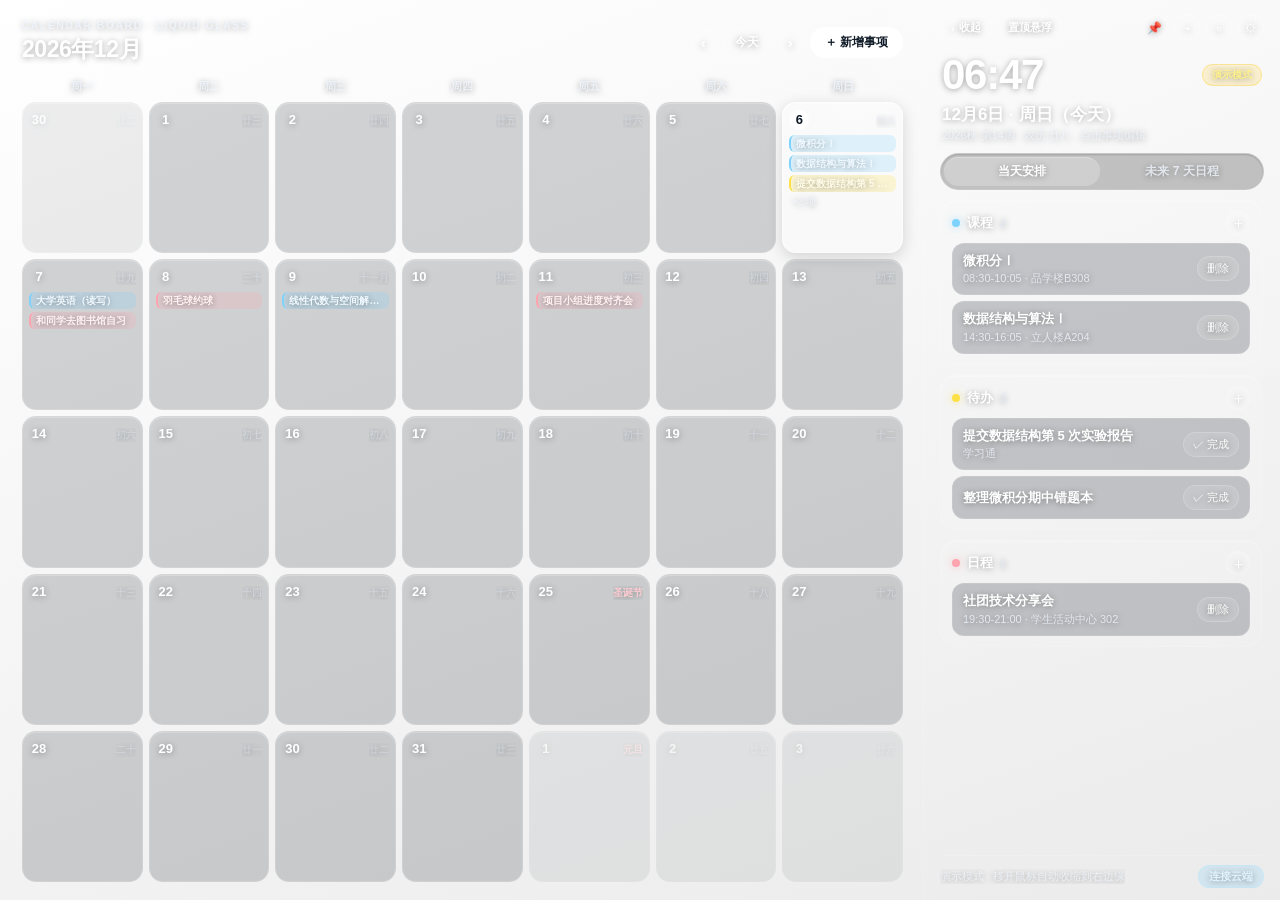
==== macos-widget/ui/widget.html @ bde599af "Initial CalendarBoard setup: Web, Android v1.6, macOS Liquid Glass widget, and CI workflows" ====
<!doctype html>
<html lang="zh-CN">
<head>
  <meta charset="utf-8">
  <meta name="viewport" content="width=device-width, initial-scale=1">
  <title>CalendarBoard</title>
  <link rel="stylesheet" href="widget.css">
</head>
<body>
  <!-- Ultra-slim edge handle when tucked to right screen edge -->
  <div id="peekStrip" class="peek-strip hidden" title="移入或点击滑出课表日历">
    <span class="peek-chevron">‹</span>
    <span class="peek-bar"></span>
  </div>

  <div id="shell" class="shell collapsed">
    <!-- Left panel: Full Monthly Calendar (visible when expanded) -->
    <section class="calendar-pane" aria-label="月历视图">
      <header class="cal-header">
        <div>
          <p class="eyebrow">CALENDAR BOARD · LIQUID GLASS</p>
          <h2 id="monthTitle">2026年11月</h2>
        </div>
        <div class="cal-actions">
          <button id="prevMonth" class="ghost-btn icon-only" type="button" title="上个月">‹</button>
          <button id="todayBtn" class="ghost-btn" type="button">今天</button>
          <button id="nextMonth" class="ghost-btn icon-only" type="button" title="下个月">›</button>
          <button id="quickAddTop" class="primary-btn" type="button">＋ 新增事项</button>
        </div>
      </header>

      <div class="weekdays" aria-hidden="true">
        <span>周一</span><span>周二</span><span>周三</span><span>周四</span><span>周五</span><span>周六</span><span>周日</span>
      </div>

      <div id="monthGrid" class="month-grid"></div>
    </section>

    <!-- Right panel: Today Sidebar -->
    <aside class="sidebar-pane" aria-label="今日侧栏">
      <div class="sidebar-toolbar">
        <div class="toolbar-left">
          <button id="expandToggle" class="pill-btn" type="button" title="展开/收起月历">
            <span id="expandIcon">‹</span>
            <span id="expandLabel">月历</span>
          </button>
          <button id="modeQuickToggle" class="pill-btn" type="button" title="快速切换：自动吸边隐藏 / 贴近桌面底层">自动隐藏</button>
        </div>
        <div class="toolbar-right">
          <button id="pinBtn" class="icon-btn" type="button" title="固定展开（不自动收起）">📌</button>
          <button id="peekNowBtn" class="icon-btn" type="button" title="立即收起到右边缘">⇥</button>
          <button id="syncBtn" class="icon-btn" type="button" title="立即同步">↻</button>
          <button id="settingsBtn" class="icon-btn" type="button" title="设置与云端账号">⚙</button>
        </div>
      </div>

      <div class="clock-block">
        <div class="clock-row">
          <div id="clockTime" class="clock-time">--:--</div>
          <span id="modeBadge" class="mode-badge demo">演示模式</span>
        </div>
        <div id="selectedTitle" class="selected-title">11月20日 · 周五</div>
        <div id="selectedSubtitle" class="selected-sub">点「＋」给这天添加事项</div>
      </div>

      <div class="view-tabs" role="tablist">
        <button id="tabDay" class="tab-btn active" type="button" role="tab">当天安排</button>
        <button id="tabWeek" class="tab-btn" type="button" role="tab">未来 7 天日程</button>
      </div>

      <div id="dayView" class="sidebar-scroll">
        <section class="cat-group" data-type="课程">
          <div class="cat-header">
            <div class="cat-title"><span class="cat-dot course"></span>课程<span id="countCourse" class="cat-count">0</span></div>
            <button class="add-mini" type="button" data-add-type="课程" title="添加课程">＋</button>
          </div>
          <div id="listCourse" class="cat-list"></div>
        </section>

        <section class="cat-group" data-type="待办">
          <div class="cat-header">
            <div class="cat-title"><span class="cat-dot todo"></span>待办<span id="countTodo" class="cat-count">0</span></div>
            <button class="add-mini" type="button" data-add-type="待办" title="添加待办">＋</button>
          </div>
          <div id="listTodo" class="cat-list"></div>
        </section>

        <section class="cat-group" data-type="日程">
          <div class="cat-header">
            <div class="cat-title"><span class="cat-dot schedule"></span>日程<span id="countSchedule" class="cat-count">0</span></div>
            <button class="add-mini" type="button" data-add-type="日程" title="添加日程">＋</button>
          </div>
          <div id="listSchedule" class="cat-list"></div>
        </section>
      </div>

      <div id="weekView" class="sidebar-scroll hidden"></div>

      <footer class="sidebar-footer">
        <span id="statusText" class="status-text">演示模式 · 移开鼠标自动收缩到右边缘</span>
        <button id="connectBannerBtn" class="link-btn" type="button">连接云端</button>
      </footer>
    </aside>
  </div>

  <!-- Add / Edit Entry Modal -->
  <div id="entryBackdrop" class="modal-backdrop hidden">
    <div class="modal-card" role="dialog" aria-modal="true">
      <div class="modal-head">
        <h3 id="entryModalTitle">新增事项</h3>
        <button id="closeEntryModal" class="icon-btn" type="button">✕</button>
      </div>
      <form id="entryForm" class="form-stack">
        <div class="form-row-2">
          <label>
            类别
            <select id="entryType">
              <option value="课程">课程</option>
              <option value="待办">待办</option>
              <option value="日程">日程</option>
            </select>
          </label>
          <label>
            日期
            <input id="entryDate" type="date" required>
          </label>
        </div>
        <label>
          内容
          <textarea id="entryTitle" rows="2" maxlength="1000" placeholder="例如：数据结构与算法 / 完成实验报告" required></textarea>
        </label>
        <div class="form-row-2">
          <label>
            开始时间
            <input id="entryStart" type="time">
          </label>
          <label>
            结束时间
            <input id="entryEnd" type="time">
          </label>
        </div>
        <label>
          场地 / 教室
          <input id="entryPlace" type="text" maxlength="200" placeholder="可留空，如 品学楼B308">
        </label>
        <div class="modal-actions">
          <button id="deleteEntryBtn" class="danger-btn hidden" type="button">删除</button>
          <div class="spacer"></div>
          <button id="cancelEntryBtn" class="ghost-btn" type="button">取消</button>
          <button class="primary-btn" type="submit">保存</button>
        </div>
      </form>
    </div>
  </div>

  <!-- Settings & Cloud Sync Modal -->
  <div id="settingsBackdrop" class="modal-backdrop hidden">
    <div class="modal-card" role="dialog" aria-modal="true">
      <div class="modal-head">
        <h3>设置与云端同步</h3>
        <button id="closeSettingsModal" class="icon-btn" type="button">✕</button>
      </div>

      <div class="settings-section">
        <div class="section-label">窗口显示与隐藏模式</div>
        <div class="segmented cols-4" id="dockModeSegmented">
          <button type="button" data-mode="autoHide">自动隐藏</button>
          <button type="button" data-mode="desktop">贴近桌面</button>
          <button type="button" data-mode="normal">普通窗口</button>
          <button type="button" data-mode="floating">置顶悬浮</button>
        </div>
        <label class="toggle-row" style="margin-top:10px;">
          <span>鼠标悬停自动滑出完整月历</span>
          <input id="hoverExpandToggle" type="checkbox" checked>
        </label>
        <div class="section-label" style="margin-top:10px;">Apple Liquid Glass 液态玻璃质感</div>
        <div class="segmented cols-2" id="glassStyleSegmented">
          <button type="button" data-glass="regular">标准液态玻璃（清晰易读）</button>
          <button type="button" data-glass="clear">极致通透玻璃</button>
        </div>
      </div>

      <div class="settings-section">
        <div class="section-label">Supabase 云端连接（与网页版 / 安卓同步）</div>
        <form id="cloudConfigForm" class="form-stack compact">
          <label>
            项目 URL
            <input id="cfgUrl" type="url" placeholder="https://xxxxx.supabase.co" autocomplete="off">
          </label>
          <label>
            Publishable Key（以 sb_publishable_ 开头）
            <input id="cfgKey" type="text" placeholder="sb_publishable_..." autocomplete="off">
          </label>
          <div class="form-row-2">
            <label>
              日历账号邮箱
              <input id="authEmail" type="email" placeholder="you@example.com">
            </label>
            <label>
              密码
              <input id="authPassword" type="password" placeholder="至少 6 位">
            </label>
          </div>
          <div id="settingsMsg" class="settings-msg"></div>
          <div class="modal-actions">
            <button id="useDemoBtn" class="ghost-btn" type="button">切换演示模式</button>
            <div class="spacer"></div>
            <button id="signupBtn" class="ghost-btn" type="button">注册</button>
            <button id="loginBtn" class="primary-btn" type="submit">保存并登录</button>
          </div>
          <div id="loggedInRow" class="logged-in-row hidden">
            <span id="loggedInUser">已登录云端账号</span>
            <button id="logoutBtn" class="danger-btn" type="button">退出登录</button>
          </div>
        </form>
      </div>
    </div>
  </div>

  <script src="widget.js"></script>
</body>
</html>
---- macos-widget/ui/widget.css ----
:root {
  --glass-surface: rgba(255, 255, 255, 0.08);
  --glass-surface-hover: rgba(255, 255, 255, 0.16);
  --glass-cell: rgba(14, 22, 34, 0.18);
  --glass-card: rgba(14, 22, 34, 0.22);
  --specular-top: inset 0 1px 0 rgba(255, 255, 255, 0.24);
  --border: rgba(255, 255, 255, 0.18);
  --border-soft: rgba(255, 255, 255, 0.12);
  --text: #ffffff;
  --muted: rgba(240, 246, 255, 0.80);
  --dim: rgba(226, 236, 248, 0.56);
  --text-shadow: 0 1px 6px rgba(0, 0, 0, 0.34);
  --course: #7dd3fc;
  --course-bg: rgba(125, 211, 252, 0.22);
  --todo: #fde047;
  --todo-bg: rgba(253, 224, 71, 0.22);
  --schedule: #fda4af;
  --schedule-bg: rgba(253, 164, 175, 0.22);
  --accent: rgba(255, 255, 255, 0.92);
  --accent-text: #111c29;
  --danger: #fecaca;
}

* {
  box-sizing: border-box;
  -webkit-user-select: none;
  user-select: none;
}

input, textarea, select {
  -webkit-user-select: text;
  user-select: text;
  font: inherit;
}

html, body {
  margin: 0;
  padding: 0;
  width: 100%;
  height: 100%;
  overflow: hidden;
  background: transparent;
  color: var(--text);
  font-family: -apple-system, BlinkMacSystemFont, "SF Pro Display", "PingFang SC", "Helvetica Neue", sans-serif;
  font-size: 13px;
  -webkit-font-smoothing: antialiased;
  text-shadow: var(--text-shadow);
}

.hidden {
  display: none !important;
}

/* Peek Strip (Edge Auto-Hide Handle) */
.peek-strip {
  width: 100%;
  height: 100%;
  display: flex;
  flex-direction: column;
  align-items: center;
  justify-content: center;
  gap: 8px;
  cursor: pointer;
  background: linear-gradient(180deg, rgba(255, 255, 255, 0.14), rgba(255, 255, 255, 0.04));
}

.peek-chevron {
  font-size: 13px;
  font-weight: 700;
  color: rgba(255, 255, 255, 0.9);
  line-height: 1;
}

.peek-bar {
  width: 4px;
  height: 52px;
  border-radius: 999px;
  background: linear-gradient(180deg, rgba(255, 255, 255, 0.85), rgba(186, 230, 253, 0.72));
  box-shadow: 0 0 10px rgba(255, 255, 255, 0.4);
}

/* Main Liquid Glass Shell */
.shell {
  display: flex;
  width: 100%;
  height: 100%;
  background:
    radial-gradient(ellipse at 85% 0%, rgba(255, 255, 255, 0.14), transparent 45%),
    linear-gradient(160deg, rgba(255, 255, 255, 0.06), rgba(0, 0, 0, 0.08));
}

.shell.collapsed .calendar-pane {
  display: none;
}

/* Left Calendar Pane */
.calendar-pane {
  flex: 1;
  min-width: 0;
  display: flex;
  flex-direction: column;
  padding: 20px 20px 18px 22px;
  border-right: 1px solid rgba(255, 255, 255, 0.16);
}

.cal-header {
  display: flex;
  align-items: center;
  justify-content: space-between;
  gap: 12px;
  margin-bottom: 14px;
}

.eyebrow {
  margin: 0 0 3px;
  font-size: 10px;
  letter-spacing: 0.18em;
  color: var(--muted);
  font-weight: 700;
}

.cal-header h2 {
  margin: 0;
  font-size: 23px;
  font-weight: 700;
  letter-spacing: -0.02em;
}

.cal-actions {
  display: flex;
  align-items: center;
  gap: 6px;
}

.weekdays {
  display: grid;
  grid-template-columns: repeat(7, minmax(0, 1fr));
  gap: 6px;
  margin-bottom: 8px;
  text-align: center;
  font-size: 11px;
  font-weight: 600;
  color: var(--muted);
}

.month-grid {
  flex: 1;
  min-height: 0;
  display: grid;
  grid-template-columns: repeat(7, minmax(0, 1fr));
  grid-auto-rows: 1fr;
  gap: 6px;
}

.day-cell {
  display: flex;
  flex-direction: column;
  align-items: stretch;
  padding: 7px 6px 6px;
  border-radius: 14px;
  border: 1px solid var(--border-soft);
  background: var(--glass-cell);
  box-shadow: var(--specular-top);
  color: var(--text);
  cursor: pointer;
  text-align: left;
  overflow: hidden;
  transition: background 0.15s ease, border-color 0.15s ease;
}

.day-cell:hover {
  background: rgba(255, 255, 255, 0.16);
  border-color: rgba(255, 255, 255, 0.3);
}

.day-cell.outside {
  opacity: 0.38;
}

.day-cell.selected {
  background: rgba(255, 255, 255, 0.24);
  border-color: rgba(255, 255, 255, 0.56);
  box-shadow: inset 0 1px 0 rgba(255, 255, 255, 0.42), 0 4px 16px rgba(0, 0, 0, 0.15);
}

.day-cell-top {
  display: flex;
  align-items: baseline;
  justify-content: space-between;
  gap: 4px;
  margin-bottom: 5px;
}

.day-num {
  font-size: 13px;
  font-weight: 700;
  line-height: 20px;
  min-width: 20px;
  text-align: center;
}

.day-cell.today .day-num {
  background: var(--accent);
  color: var(--accent-text);
  text-shadow: none;
  border-radius: 999px;
  padding: 0 5px;
}

.day-lunar {
  font-size: 10px;
  color: var(--dim);
  white-space: nowrap;
  overflow: hidden;
  text-overflow: ellipsis;
}

.day-lunar.holiday {
  color: #fecdd3;
  font-weight: 700;
}

.day-chips {
  display: flex;
  flex-direction: column;
  gap: 3px;
  overflow: hidden;
  flex: 1;
}

.day-chip {
  font-size: 10px;
  line-height: 1.3;
  padding: 2px 5px;
  border-radius: 6px;
  white-space: nowrap;
  overflow: hidden;
  text-overflow: ellipsis;
  font-weight: 600;
}

.day-chip.course {
  background: var(--course-bg);
  color: #f0f9ff;
  border-left: 2px solid var(--course);
}

.day-chip.todo {
  background: var(--todo-bg);
  color: #fefce8;
  border-left: 2px solid var(--todo);
}

.day-chip.schedule {
  background: var(--schedule-bg);
  color: #fff1f2;
  border-left: 2px solid var(--schedule);
}

.day-more {
  font-size: 10px;
  color: var(--muted);
  padding-left: 3px;
}

/* Right Sidebar Pane */
.sidebar-pane {
  width: 356px;
  flex-shrink: 0;
  display: flex;
  flex-direction: column;
  padding: 14px 16px 12px;
  min-height: 0;
}

.sidebar-toolbar {
  display: flex;
  align-items: center;
  justify-content: space-between;
  gap: 6px;
  margin-bottom: 10px;
}

.toolbar-left, .toolbar-right {
  display: flex;
  align-items: center;
  gap: 5px;
}

button {
  font: inherit;
  color: var(--text);
  cursor: pointer;
  text-shadow: inherit;
}

.pill-btn {
  display: inline-flex;
  align-items: center;
  gap: 4px;
  padding: 4px 10px;
  border-radius: 999px;
  border: 1px solid var(--border);
  background: var(--glass-surface);
  box-shadow: var(--specular-top);
  font-size: 11px;
  font-weight: 600;
  transition: background 0.15s ease;
}

.pill-btn:hover {
  background: var(--glass-surface-hover);
}

.icon-btn {
  width: 27px;
  height: 27px;
  border-radius: 999px;
  border: 1px solid var(--border);
  background: var(--glass-surface);
  box-shadow: var(--specular-top);
  display: inline-flex;
  align-items: center;
  justify-content: center;
  font-size: 12px;
  transition: background 0.15s ease, border-color 0.15s ease;
}

.icon-btn:hover {
  background: var(--glass-surface-hover);
}

.icon-btn.active {
  background: rgba(125, 211, 252, 0.34);
  border-color: rgba(186, 230, 253, 0.72);
}

.ghost-btn {
  padding: 6px 11px;
  border-radius: 999px;
  border: 1px solid var(--border);
  background: var(--glass-surface);
  box-shadow: var(--specular-top);
  font-size: 12px;
  font-weight: 600;
  transition: background 0.15s ease;
}

.ghost-btn.icon-only {
  padding: 5px 10px;
  font-size: 15px;
  line-height: 1;
}

.ghost-btn:hover {
  background: var(--glass-surface-hover);
}

.primary-btn {
  padding: 6px 14px;
  border-radius: 999px;
  border: 1px solid rgba(255, 255, 255, 0.5);
  background: var(--accent);
  color: var(--accent-text);
  text-shadow: none;
  font-size: 12px;
  font-weight: 700;
  transition: background 0.15s ease;
}

.primary-btn:hover {
  background: #ffffff;
}

.danger-btn {
  padding: 6px 12px;
  border-radius: 999px;
  border: 1px solid rgba(252, 165, 165, 0.45);
  background: rgba(239, 68, 68, 0.26);
  color: #fee2e2;
  font-size: 12px;
  font-weight: 600;
}

.danger-btn:hover {
  background: rgba(239, 68, 68, 0.42);
}

/* Clock Block */
.clock-block {
  padding: 2px 2px 10px;
}

.clock-row {
  display: flex;
  align-items: center;
  justify-content: space-between;
  gap: 8px;
}

.clock-time {
  font-size: 42px;
  font-weight: 700;
  line-height: 1.04;
  letter-spacing: -0.03em;
  font-variant-numeric: tabular-nums;
}

.mode-badge {
  font-size: 10px;
  font-weight: 700;
  padding: 3px 9px;
  border-radius: 999px;
  box-shadow: var(--specular-top);
}

.mode-badge.demo {
  background: rgba(252, 211, 77, 0.24);
  color: #fef08a;
  border: 1px solid rgba(252, 211, 77, 0.42);
}

.mode-badge.local {
  background: rgba(125, 211, 252, 0.24);
  color: #e0f2fe;
  border: 1px solid rgba(125, 211, 252, 0.44);
}

.mode-badge.cloud {
  background: rgba(52, 211, 153, 0.24);
  color: #a7f3d0;
  border: 1px solid rgba(110, 231, 183, 0.44);
}

.mode-badge.offline {
  background: rgba(248, 113, 113, 0.25);
  color: #fecaca;
  border: 1px solid rgba(252, 165, 165, 0.45);
}

.selected-title {
  margin-top: 6px;
  font-size: 17px;
  font-weight: 700;
}

.selected-sub {
  margin-top: 2px;
  font-size: 11px;
  color: var(--muted);
}

/* View Tabs */
.view-tabs {
  display: grid;
  grid-template-columns: 1fr 1fr;
  gap: 4px;
  padding: 3px;
  border-radius: 999px;
  background: rgba(0, 0, 0, 0.22);
  border: 1px solid var(--border-soft);
  box-shadow: inset 0 1px 2px rgba(0, 0, 0, 0.18);
  margin-bottom: 10px;
}

.tab-btn {
  padding: 6px 8px;
  border-radius: 999px;
  border: none;
  background: transparent;
  color: var(--muted);
  font-size: 12px;
  font-weight: 600;
  transition: background 0.15s ease, color 0.15s ease;
}

.tab-btn.active {
  background: rgba(255, 255, 255, 0.22);
  box-shadow: var(--specular-top);
  color: #fff;
}

/* Scrollable Sidebar Body */
.sidebar-scroll {
  flex: 1;
  min-height: 0;
  overflow-y: auto;
  padding-right: 2px;
}

.sidebar-scroll::-webkit-scrollbar {
  width: 5px;
}

.sidebar-scroll::-webkit-scrollbar-track {
  background: transparent;
}

.sidebar-scroll::-webkit-scrollbar-thumb {
  background: rgba(255, 255, 255, 0.24);
  border-radius: 999px;
}

.cat-group {
  background: var(--glass-surface);
  border: 1px solid var(--border-soft);
  box-shadow: var(--specular-top);
  border-radius: 16px;
  padding: 10px 11px;
  margin-bottom: 10px;
}

.cat-header {
  display: flex;
  align-items: center;
  justify-content: space-between;
  margin-bottom: 8px;
}

.cat-title {
  display: flex;
  align-items: center;
  gap: 7px;
  font-size: 13px;
  font-weight: 700;
}

.cat-dot {
  width: 8px;
  height: 8px;
  border-radius: 50%;
}

.cat-dot.course { background: var(--course); box-shadow: 0 0 8px rgba(125, 211, 252, 0.6); }
.cat-dot.todo { background: var(--todo); box-shadow: 0 0 8px rgba(253, 224, 71, 0.55); }
.cat-dot.schedule { background: var(--schedule); box-shadow: 0 0 8px rgba(253, 164, 175, 0.6); }

.cat-count {
  font-size: 11px;
  color: var(--dim);
  font-weight: 600;
}

.add-mini {
  width: 24px;
  height: 24px;
  border-radius: 999px;
  border: 1px solid var(--border);
  background: rgba(255, 255, 255, 0.1);
  box-shadow: var(--specular-top);
  display: inline-flex;
  align-items: center;
  justify-content: center;
  font-size: 15px;
  line-height: 1;
}

.add-mini:hover {
  background: rgba(255, 255, 255, 0.24);
}

.cat-list {
  display: flex;
  flex-direction: column;
  gap: 6px;
}

.empty-hint {
  font-size: 12px;
  color: var(--dim);
  padding: 2px 2px 4px;
}

.entry-card {
  display: flex;
  align-items: center;
  gap: 8px;
  padding: 8px 10px;
  border-radius: 12px;
  background: var(--glass-card);
  border: 1px solid rgba(255, 255, 255, 0.1);
  transition: background 0.15s ease, border-color 0.15s ease;
  cursor: pointer;
}

.entry-card:hover {
  background: rgba(255, 255, 255, 0.18);
  border-color: rgba(255, 255, 255, 0.28);
}

.entry-main {
  flex: 1;
  min-width: 0;
}

.entry-title {
  font-size: 13px;
  font-weight: 600;
  line-height: 1.35;
  word-break: break-word;
}

.entry-meta {
  margin-top: 2px;
  font-size: 11px;
  color: var(--muted);
  word-break: break-word;
}

.entry-done-btn {
  flex-shrink: 0;
  padding: 4px 9px;
  border-radius: 999px;
  border: 1px solid var(--border);
  background: rgba(255, 255, 255, 0.1);
  font-size: 11px;
  color: var(--text);
}

.entry-done-btn:hover {
  background: rgba(255, 255, 255, 0.24);
}

/* 7-Day View */
.week-day-block {
  background: var(--glass-surface);
  border: 1px solid var(--border-soft);
  box-shadow: var(--specular-top);
  border-radius: 15px;
  padding: 9px 11px;
  margin-bottom: 8px;
}

.week-day-head {
  display: flex;
  justify-content: space-between;
  align-items: center;
  margin-bottom: 6px;
  font-size: 12px;
  font-weight: 700;
  color: #bae6fd;
}

/* Footer */
.sidebar-footer {
  display: flex;
  align-items: center;
  justify-content: space-between;
  gap: 8px;
  padding-top: 9px;
  margin-top: 6px;
  border-top: 1px solid rgba(255, 255, 255, 0.14);
}

.status-text {
  font-size: 11px;
  color: var(--muted);
  overflow: hidden;
  text-overflow: ellipsis;
  white-space: nowrap;
}

.status-text.error {
  color: var(--danger);
}

.link-btn {
  flex-shrink: 0;
  border: 1px solid rgba(186, 230, 253, 0.42);
  background: rgba(125, 211, 252, 0.22);
  color: #e0f2fe;
  padding: 3px 10px;
  border-radius: 999px;
  font-size: 11px;
  font-weight: 700;
}

.link-btn:hover {
  background: rgba(125, 211, 252, 0.36);
}

/* Modal */
.modal-backdrop {
  position: fixed;
  inset: 0;
  background: rgba(6, 12, 20, 0.56);
  backdrop-filter: blur(14px);
  display: flex;
  align-items: center;
  justify-content: center;
  padding: 16px;
  z-index: 100;
}

.modal-card {
  width: min(460px, 100%);
  max-height: calc(100vh - 32px);
  overflow-y: auto;
  background: rgba(22, 32, 44, 0.88);
  border: 1px solid rgba(255, 255, 255, 0.26);
  box-shadow: var(--specular-top), 0 24px 64px rgba(0, 0, 0, 0.55);
  border-radius: 22px;
  padding: 18px;
}

.modal-head {
  display: flex;
  align-items: center;
  justify-content: space-between;
  margin-bottom: 14px;
}

.modal-head h3 {
  margin: 0;
  font-size: 16px;
}

.form-stack {
  display: flex;
  flex-direction: column;
  gap: 11px;
}

.form-stack.compact {
  gap: 9px;
}

.form-stack label {
  display: flex;
  flex-direction: column;
  gap: 5px;
  font-size: 12px;
  color: var(--muted);
}

.form-stack input,
.form-stack select,
.form-stack textarea {
  width: 100%;
  padding: 8px 11px;
  border-radius: 12px;
  border: 1px solid rgba(255, 255, 255, 0.22);
  background: rgba(10, 18, 28, 0.72);
  color: #fff;
  text-shadow: none;
  font-size: 13px;
  outline: none;
}

.form-stack input:focus,
.form-stack select:focus,
.form-stack textarea:focus {
  border-color: var(--course);
}

.form-row-2 {
  display: grid;
  grid-template-columns: 1fr 1fr;
  gap: 9px;
}

.modal-actions {
  display: flex;
  align-items: center;
  gap: 8px;
  margin-top: 6px;
}

.spacer {
  flex: 1;
}

.settings-section {
  background: rgba(255, 255, 255, 0.06);
  border: 1px solid rgba(255, 255, 255, 0.14);
  border-radius: 15px;
  padding: 12px;
  margin-bottom: 12px;
}

.section-label {
  font-size: 11px;
  font-weight: 700;
  color: var(--course);
  margin-bottom: 8px;
  letter-spacing: 0.04em;
}

.toggle-row {
  display: flex;
  align-items: center;
  justify-content: space-between;
  font-size: 12px;
  color: var(--text);
  cursor: pointer;
}

.segmented {
  display: grid;
  gap: 4px;
  padding: 3px;
  border-radius: 999px;
  background: rgba(0, 0, 0, 0.28);
  border: 1px solid rgba(255, 255, 255, 0.1);
}

.segmented.cols-4 { grid-template-columns: repeat(4, 1fr); }
.segmented.cols-2 { grid-template-columns: repeat(2, 1fr); }

.segmented button {
  padding: 6px 4px;
  border-radius: 999px;
  border: none;
  background: transparent;
  color: var(--muted);
  font-size: 11px;
  font-weight: 600;
}

.segmented button.active {
  background: rgba(255, 255, 255, 0.24);
  box-shadow: var(--specular-top);
  color: #fff;
}

.settings-msg {
  min-height: 16px;
  font-size: 11px;
  color: #fde68a;
}

.settings-msg.error { color: var(--danger); }
.settings-msg.ok { color: #6ee7b7; }

.logged-in-row {
  display: flex;
  align-items: center;
  justify-content: space-between;
  padding-top: 8px;
  border-top: 1px solid rgba(255, 255, 255, 0.12);
  font-size: 12px;
  color: #a7f3d0;
}
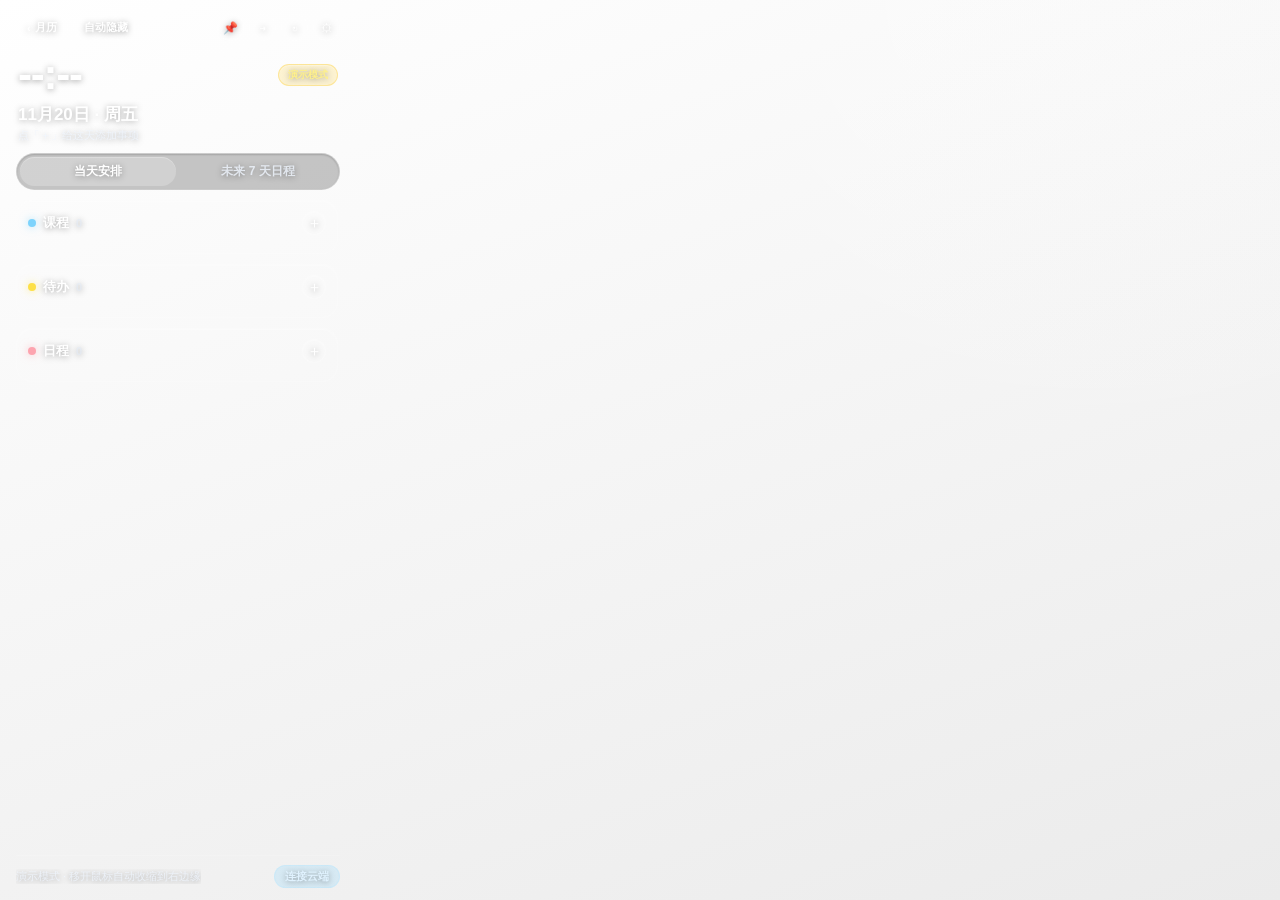
==== commit 17db8dfc: "P1.2/P1.4/P1.5/P1.8: Web 与 macOS 接入 CBCore、删除自动维护、新增学期设置与只读保护" ====
--- a/macos-widget/ui/widget.html
+++ b/macos-widget/ui/widget.html
@@ -181,6 +181,30 @@
       </div>
 
       <div class="settings-section">
+        <div class="section-label">学期设置</div>
+        <div class="form-row-2">
+          <label>
+            学期名称（1–12 个字）
+            <input id="termNameInput" type="text" maxlength="12" placeholder="例如：2026秋">
+          </label>
+          <label>
+            学期第一天
+            <input id="termStartInput" type="date">
+          </label>
+        </div>
+        <div class="form-row-2" style="margin-top:8px;">
+          <label>
+            学期周数（1–30）
+            <input id="termWeeksInput" type="number" min="1" max="30" value="20">
+          </label>
+          <div style="display:flex; align-items:flex-end; justify-content:flex-end;">
+            <button id="saveTermBtn" class="ghost-btn" type="button">保存学期设置</button>
+          </div>
+        </div>
+        <div id="termSettingsMsg" class="settings-msg"></div>
+      </div>
+
+      <div class="settings-section">
         <div class="section-label">Supabase 云端连接（与网页版 / 安卓同步）</div>
         <form id="cloudConfigForm" class="form-stack compact">
           <label>
@@ -217,6 +241,7 @@
     </div>
   </div>
 
+  <script src="core.js"></script>
   <script src="widget.js"></script>
 </body>
 </html>
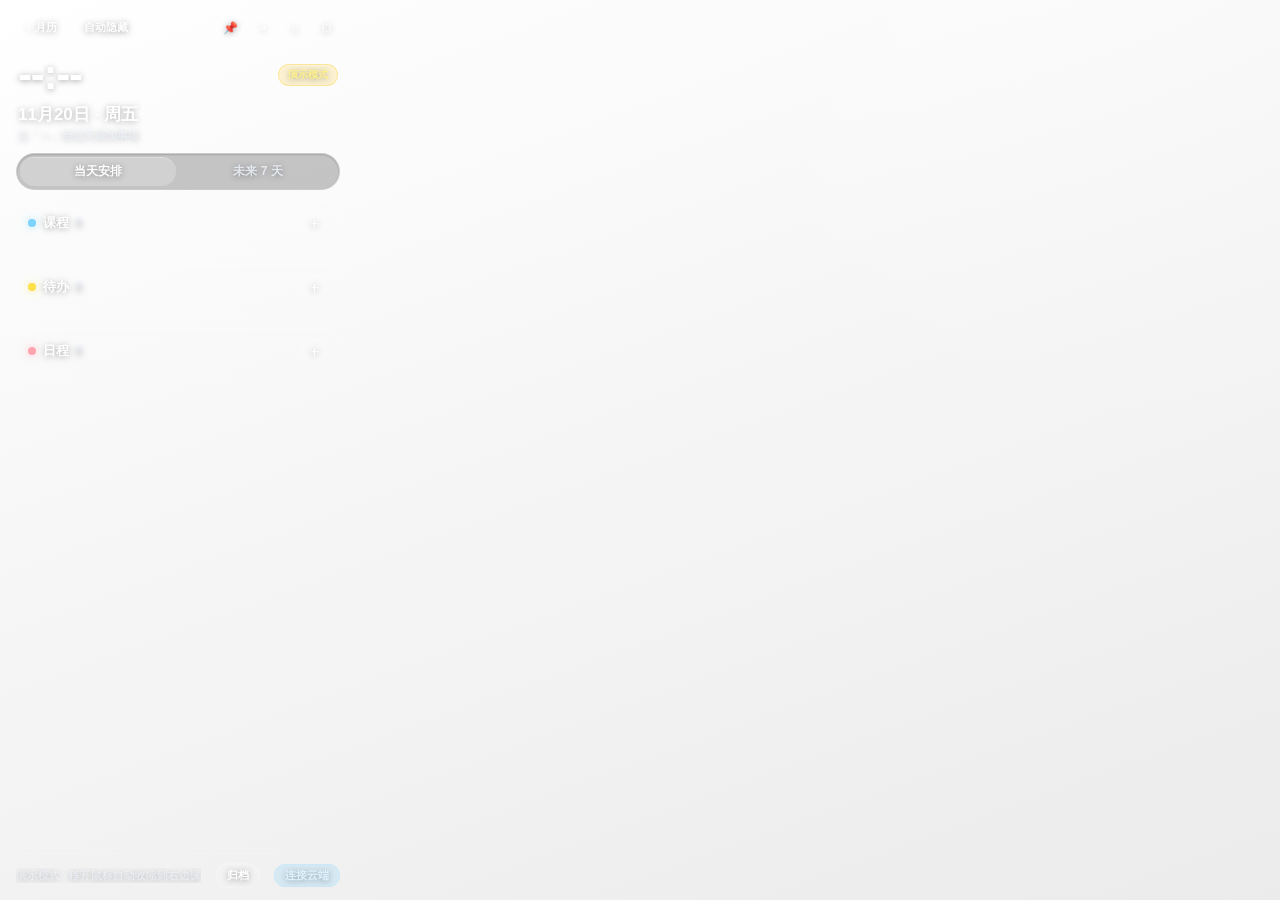
==== commit 1e3b0dea: "P2 (macOS): 实现待办完成5秒撤销、3秒两步删除确认、待处理分组、每日回顾、归档页与未来7天统一" ====
--- a/macos-widget/ui/widget.html
+++ b/macos-widget/ui/widget.html
@@ -65,10 +65,12 @@
 
       <div class="view-tabs" role="tablist">
         <button id="tabDay" class="tab-btn active" type="button" role="tab">当天安排</button>
-        <button id="tabWeek" class="tab-btn" type="button" role="tab">未来 7 天日程</button>
+        <button id="tabWeek" class="tab-btn" type="button" role="tab">未来 7 天</button>
       </div>
 
       <div id="dayView" class="sidebar-scroll">
+        <div id="reviewBanner" class="review-banner hidden"></div>
+
         <section class="cat-group" data-type="课程">
           <div class="cat-header">
             <div class="cat-title"><span class="cat-dot course"></span>课程<span id="countCourse" class="cat-count">0</span></div>
@@ -85,6 +87,14 @@
           <div id="listTodo" class="cat-list"></div>
         </section>
 
+        <section id="groupPending" class="cat-group hidden" data-type="待处理">
+          <div class="cat-header">
+            <div class="cat-title"><span class="cat-dot todo"></span>待处理<span id="countPending" class="cat-count">0</span></div>
+            <button id="openReviewBtn" class="pill-btn" type="button">去回顾</button>
+          </div>
+          <div id="listPending" class="cat-list"></div>
+        </section>
+
         <section class="cat-group" data-type="日程">
           <div class="cat-header">
             <div class="cat-title"><span class="cat-dot schedule"></span>日程<span id="countSchedule" class="cat-count">0</span></div>
@@ -95,9 +105,12 @@
       </div>
 
       <div id="weekView" class="sidebar-scroll hidden"></div>
+      <div id="reviewView" class="sidebar-scroll hidden"></div>
+      <div id="archiveView" class="sidebar-scroll hidden"></div>
 
       <footer class="sidebar-footer">
         <span id="statusText" class="status-text">演示模式 · 移开鼠标自动收缩到右边缘</span>
+        <button id="archiveToggleBtn" class="pill-btn" type="button">归档</button>
         <button id="connectBannerBtn" class="link-btn" type="button">连接云端</button>
       </footer>
     </aside>
--- a/macos-widget/ui/widget.css
+++ b/macos-widget/ui/widget.css
@@ -841,3 +841,139 @@
   font-size: 12px;
   color: #a7f3d0;
 }
+
+/* P2: completion, pending, review, archive */
+.entry-card.muted,
+.entry-card.recent-done {
+  opacity: 0.55;
+}
+
+.entry-card.recent-done .entry-title {
+  text-decoration: line-through;
+}
+
+.entry-actions {
+  display: flex;
+  align-items: center;
+  gap: 4px;
+  flex-shrink: 0;
+  flex-wrap: wrap;
+}
+
+.review-banner {
+  background: rgba(252, 211, 77, 0.18);
+  border: 1px solid rgba(252, 211, 77, 0.45);
+  border-radius: 14px;
+  padding: 9px 11px;
+  margin-bottom: 10px;
+  display: flex;
+  align-items: center;
+  justify-content: space-between;
+  cursor: pointer;
+  font-weight: 600;
+  font-size: 12px;
+}
+
+.subview-head,
+.subview-foot,
+.archive-filters {
+  display: flex;
+  align-items: center;
+  justify-content: space-between;
+  gap: 6px;
+  margin-bottom: 10px;
+  flex-wrap: wrap;
+}
+
+.state-tag {
+  font-size: 10px;
+  padding: 2px 6px;
+  border-radius: 999px;
+  background: rgba(255, 255, 255, 0.14);
+  color: var(--muted);
+}
+
+.course-summary-row {
+  font-size: 11.5px;
+  color: var(--course);
+  font-weight: 600;
+  padding: 4px 8px;
+  border-radius: 8px;
+  background: var(--course-bg);
+  margin-bottom: 6px;
+}
+
+.undo-inline-btn {
+  background: none;
+  border: none;
+  color: #7dd3fc;
+  text-decoration: underline;
+  padding: 0 4px;
+  font-size: 11px;
+  cursor: pointer;
+}
+
+.mini-date-input {
+  width: 24px;
+  height: 24px;
+  padding: 0;
+  opacity: 0.85;
+  border-radius: 6px;
+  border: 1px solid var(--border);
+  background: rgba(255,255,255,0.1);
+  color: #fff;
+  font-size: 10px;
+  cursor: pointer;
+}
+
+.subview-title {
+  font-size: 13px;
+  font-weight: 700;
+}
+
+.subview-head .subview-title,
+.subview-foot .subview-note {
+  margin-right: auto;
+}
+
+.archive-filter-btn.active {
+  background: rgba(255, 255, 255, 0.28);
+  border-color: rgba(255, 255, 255, 0.5);
+}
+
+.archive-group {
+  margin-bottom: 10px;
+}
+
+.archive-date {
+  font-size: 11px;
+  font-weight: 700;
+  color: var(--dim);
+  padding: 2px 3px 6px;
+}
+
+.archive-row {
+  align-items: center;
+}
+
+.archive-link {
+  display: inline-flex;
+  align-items: center;
+  gap: 3px;
+  border: none;
+  background: none;
+  color: #7dd3fc;
+  font-size: 11.5px;
+  padding: 4px 2px;
+  cursor: pointer;
+  text-align: left;
+  text-decoration: underline;
+}
+
+.archive-empty {
+  padding: 14px 4px;
+}
+
+.archive-foot {
+  padding: 4px 0 14px;
+}
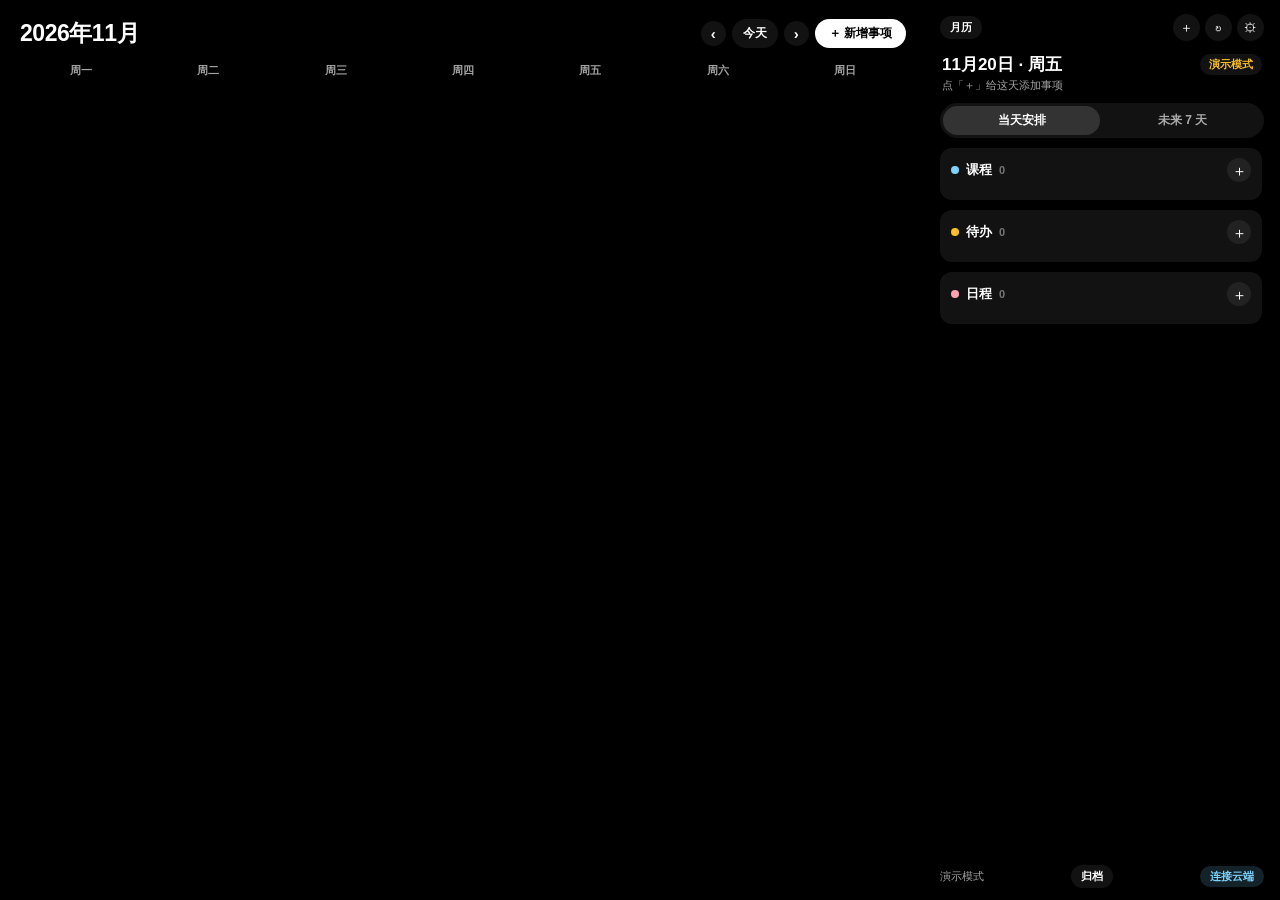
==== commit 6ef2a868: "feat(p4-b): pure-black macOS course island UI, timeline push, and chrono-node NL quick-add" ====
--- a/macos-widget/ui/widget.html
+++ b/macos-widget/ui/widget.html
@@ -7,18 +7,11 @@
   <link rel="stylesheet" href="widget.css">
 </head>
 <body>
-  <!-- Ultra-slim edge handle when tucked to right screen edge -->
-  <div id="peekStrip" class="peek-strip hidden" title="移入或点击滑出课表日历">
-    <span class="peek-chevron">‹</span>
-    <span class="peek-bar"></span>
-  </div>
-
-  <div id="shell" class="shell collapsed">
-    <!-- Left panel: Full Monthly Calendar (visible when expanded) -->
+  <div id="shell" class="shell">
+    <!-- Left panel: Full Monthly Calendar (visible on the month surface) -->
     <section class="calendar-pane" aria-label="月历视图">
       <header class="cal-header">
         <div>
-          <p class="eyebrow">CALENDAR BOARD · LIQUID GLASS</p>
           <h2 id="monthTitle">2026年11月</h2>
         </div>
         <div class="cal-actions">
@@ -36,30 +29,26 @@
       <div id="monthGrid" class="month-grid"></div>
     </section>
 
-    <!-- Right panel: Today Sidebar -->
-    <aside class="sidebar-pane" aria-label="今日侧栏">
+    <!-- Right panel: Today / month detail -->
+    <aside class="sidebar-pane" aria-label="今日面板">
       <div class="sidebar-toolbar">
         <div class="toolbar-left">
-          <button id="expandToggle" class="pill-btn" type="button" title="展开/收起月历">
-            <span id="expandIcon">‹</span>
+          <button id="expandToggle" class="pill-btn" type="button" title="切换月历 / 今日">
             <span id="expandLabel">月历</span>
           </button>
-          <button id="modeQuickToggle" class="pill-btn" type="button" title="快速切换：自动吸边隐藏 / 贴近桌面底层">自动隐藏</button>
         </div>
         <div class="toolbar-right">
-          <button id="pinBtn" class="icon-btn" type="button" title="固定展开（不自动收起）">📌</button>
-          <button id="peekNowBtn" class="icon-btn" type="button" title="立即收起到右边缘">⇥</button>
+          <button id="quickAddBtn" class="icon-btn" type="button" title="自然语言快速添加">＋</button>
           <button id="syncBtn" class="icon-btn" type="button" title="立即同步">↻</button>
           <button id="settingsBtn" class="icon-btn" type="button" title="设置与云端账号">⚙</button>
         </div>
       </div>
 
-      <div class="clock-block">
-        <div class="clock-row">
-          <div id="clockTime" class="clock-time">--:--</div>
+      <div class="today-head">
+        <div class="today-head-row">
+          <div id="selectedTitle" class="selected-title">11月20日 · 周五</div>
           <span id="modeBadge" class="mode-badge demo">演示模式</span>
         </div>
-        <div id="selectedTitle" class="selected-title">11月20日 · 周五</div>
         <div id="selectedSubtitle" class="selected-sub">点「＋」给这天添加事项</div>
       </div>
 
@@ -109,12 +98,27 @@
       <div id="archiveView" class="sidebar-scroll hidden"></div>
 
       <footer class="sidebar-footer">
-        <span id="statusText" class="status-text">演示模式 · 移开鼠标自动收缩到右边缘</span>
+        <span id="statusText" class="status-text">演示模式</span>
         <button id="archiveToggleBtn" class="pill-btn" type="button">归档</button>
         <button id="connectBannerBtn" class="link-btn" type="button">连接云端</button>
       </footer>
     </aside>
   </div>
+
+  <!-- Natural-language quick add surface -->
+  <section id="quickAddView" class="quick-add-view hidden" aria-label="快速添加">
+    <div class="quick-add-head">
+      <span class="quick-add-title">快速添加</span>
+      <button id="quickAddTypeBadge" class="quick-add-badge schedule" type="button" title="点击或按 Tab 切换日程 / 待办">日程</button>
+    </div>
+    <input id="quickAddInput" class="quick-add-input" type="text" placeholder="例如：明天下午3点 交实验报告（Tab 切换待办/日程）" autocomplete="off">
+    <div id="quickAddPreview" class="quick-add-preview" aria-live="polite"></div>
+    <div class="quick-add-hint">Enter 保存并收起 · Tab 切换类别 · Esc 取消</div>
+    <div class="quick-add-actions">
+      <button id="quickAddCancel" class="ghost-btn" type="button">取消</button>
+      <button id="quickAddSave" class="primary-btn" type="button">保存</button>
+    </div>
+  </section>
 
   <!-- Add / Edit Entry Modal -->
   <div id="entryBackdrop" class="modal-backdrop hidden">
@@ -175,25 +179,6 @@
       </div>
 
       <div class="settings-section">
-        <div class="section-label">窗口显示与隐藏模式</div>
-        <div class="segmented cols-4" id="dockModeSegmented">
-          <button type="button" data-mode="autoHide">自动隐藏</button>
-          <button type="button" data-mode="desktop">贴近桌面</button>
-          <button type="button" data-mode="normal">普通窗口</button>
-          <button type="button" data-mode="floating">置顶悬浮</button>
-        </div>
-        <label class="toggle-row" style="margin-top:10px;">
-          <span>鼠标悬停自动滑出完整月历</span>
-          <input id="hoverExpandToggle" type="checkbox" checked>
-        </label>
-        <div class="section-label" style="margin-top:10px;">Apple Liquid Glass 液态玻璃质感</div>
-        <div class="segmented cols-2" id="glassStyleSegmented">
-          <button type="button" data-glass="regular">标准液态玻璃（清晰易读）</button>
-          <button type="button" data-glass="clear">极致通透玻璃</button>
-        </div>
-      </div>
-
-      <div class="settings-section">
         <div class="section-label">学期设置</div>
         <div class="form-row-2">
           <label>
@@ -255,6 +240,8 @@
   </div>
 
   <script src="core.js"></script>
+  <script src="vendor/chrono.min.js"></script>
+  <script src="quickadd-parser.js"></script>
   <script src="widget.js"></script>
 </body>
 </html>
--- a/macos-widget/ui/widget.css
+++ b/macos-widget/ui/widget.css
@@ -1,24 +1,20 @@
 :root {
-  --glass-surface: rgba(255, 255, 255, 0.08);
-  --glass-surface-hover: rgba(255, 255, 255, 0.16);
-  --glass-cell: rgba(14, 22, 34, 0.18);
-  --glass-card: rgba(14, 22, 34, 0.22);
-  --specular-top: inset 0 1px 0 rgba(255, 255, 255, 0.24);
-  --border: rgba(255, 255, 255, 0.18);
-  --border-soft: rgba(255, 255, 255, 0.12);
+  --panel-bg: #000000;
+  --card-bg: rgba(255, 255, 255, 0.07);
+  --card-hover: rgba(255, 255, 255, 0.12);
+  --border-subtle: rgba(255, 255, 255, 0.10);
   --text: #ffffff;
-  --muted: rgba(240, 246, 255, 0.80);
-  --dim: rgba(226, 236, 248, 0.56);
-  --text-shadow: 0 1px 6px rgba(0, 0, 0, 0.34);
+  --muted: rgba(255, 255, 255, 0.64);
+  --dim: rgba(255, 255, 255, 0.42);
   --course: #7dd3fc;
-  --course-bg: rgba(125, 211, 252, 0.22);
-  --todo: #fde047;
-  --todo-bg: rgba(253, 224, 71, 0.22);
+  --todo: #fbbf24;
   --schedule: #fda4af;
-  --schedule-bg: rgba(253, 164, 175, 0.22);
-  --accent: rgba(255, 255, 255, 0.92);
-  --accent-text: #111c29;
-  --danger: #fecaca;
+  --danger: #fca5a5;
+}
+
+body.floating {
+  --panel-bg: transparent;
+  --card-bg: rgba(255, 255, 255, 0.10);
 }
 
 * {
@@ -39,58 +35,25 @@
   width: 100%;
   height: 100%;
   overflow: hidden;
-  background: transparent;
+  background: var(--panel-bg);
   color: var(--text);
   font-family: -apple-system, BlinkMacSystemFont, "SF Pro Display", "PingFang SC", "Helvetica Neue", sans-serif;
   font-size: 13px;
+  font-variant-numeric: tabular-nums;
   -webkit-font-smoothing: antialiased;
-  text-shadow: var(--text-shadow);
 }
 
 .hidden {
   display: none !important;
 }
 
-/* Peek Strip (Edge Auto-Hide Handle) */
-.peek-strip {
+/* Main shell */
+.shell {
+  display: flex;
   width: 100%;
   height: 100%;
-  display: flex;
-  flex-direction: column;
-  align-items: center;
-  justify-content: center;
-  gap: 8px;
-  cursor: pointer;
-  background: linear-gradient(180deg, rgba(255, 255, 255, 0.14), rgba(255, 255, 255, 0.04));
-}
-
-.peek-chevron {
-  font-size: 13px;
-  font-weight: 700;
-  color: rgba(255, 255, 255, 0.9);
-  line-height: 1;
-}
-
-.peek-bar {
-  width: 4px;
-  height: 52px;
-  border-radius: 999px;
-  background: linear-gradient(180deg, rgba(255, 255, 255, 0.85), rgba(186, 230, 253, 0.72));
-  box-shadow: 0 0 10px rgba(255, 255, 255, 0.4);
-}
-
-/* Main Liquid Glass Shell */
-.shell {
-  display: flex;
-  width: 100%;
-  height: 100%;
-  background:
-    radial-gradient(ellipse at 85% 0%, rgba(255, 255, 255, 0.14), transparent 45%),
-    linear-gradient(160deg, rgba(255, 255, 255, 0.06), rgba(0, 0, 0, 0.08));
-}
-
-.shell.collapsed .calendar-pane {
-  display: none;
+  min-height: 0;
+  background: var(--panel-bg);
 }
 
 /* Left Calendar Pane */
@@ -99,8 +62,7 @@
   min-width: 0;
   display: flex;
   flex-direction: column;
-  padding: 20px 20px 18px 22px;
-  border-right: 1px solid rgba(255, 255, 255, 0.16);
+  padding: 18px 18px 16px 20px;
 }
 
 .cal-header {
@@ -109,14 +71,6 @@
   justify-content: space-between;
   gap: 12px;
   margin-bottom: 14px;
-}
-
-.eyebrow {
-  margin: 0 0 3px;
-  font-size: 10px;
-  letter-spacing: 0.18em;
-  color: var(--muted);
-  font-weight: 700;
 }
 
 .cal-header h2 {
@@ -157,20 +111,18 @@
   flex-direction: column;
   align-items: stretch;
   padding: 7px 6px 6px;
-  border-radius: 14px;
-  border: 1px solid var(--border-soft);
-  background: var(--glass-cell);
-  box-shadow: var(--specular-top);
+  border-radius: 12px;
+  border: none;
+  background: var(--card-bg);
   color: var(--text);
   cursor: pointer;
   text-align: left;
   overflow: hidden;
-  transition: background 0.15s ease, border-color 0.15s ease;
+  transition: background 0.15s ease;
 }
 
 .day-cell:hover {
-  background: rgba(255, 255, 255, 0.16);
-  border-color: rgba(255, 255, 255, 0.3);
+  background: var(--card-hover);
 }
 
 .day-cell.outside {
@@ -178,9 +130,7 @@
 }
 
 .day-cell.selected {
-  background: rgba(255, 255, 255, 0.24);
-  border-color: rgba(255, 255, 255, 0.56);
-  box-shadow: inset 0 1px 0 rgba(255, 255, 255, 0.42), 0 4px 16px rgba(0, 0, 0, 0.15);
+  background: rgba(255, 255, 255, 0.16);
 }
 
 .day-cell-top {
@@ -197,26 +147,27 @@
   line-height: 20px;
   min-width: 20px;
   text-align: center;
+  font-variant-numeric: tabular-nums;
 }
 
 .day-cell.today .day-num {
-  background: var(--accent);
-  color: var(--accent-text);
-  text-shadow: none;
+  background: var(--text);
+  color: #000000;
   border-radius: 999px;
   padding: 0 5px;
 }
 
 .day-lunar {
-  font-size: 10px;
+  font-size: 11px;
   color: var(--dim);
   white-space: nowrap;
   overflow: hidden;
   text-overflow: ellipsis;
+  font-variant-numeric: tabular-nums;
 }
 
 .day-lunar.holiday {
-  color: #fecdd3;
+  color: var(--schedule);
   font-weight: 700;
 }
 
@@ -229,7 +180,7 @@
 }
 
 .day-chip {
-  font-size: 10px;
+  font-size: 11px;
   line-height: 1.3;
   padding: 2px 5px;
   border-radius: 6px;
@@ -237,28 +188,24 @@
   overflow: hidden;
   text-overflow: ellipsis;
   font-weight: 600;
+  color: var(--text);
+  background: rgba(255, 255, 255, 0.06);
 }
 
 .day-chip.course {
-  background: var(--course-bg);
-  color: #f0f9ff;
   border-left: 2px solid var(--course);
 }
 
 .day-chip.todo {
-  background: var(--todo-bg);
-  color: #fefce8;
   border-left: 2px solid var(--todo);
 }
 
 .day-chip.schedule {
-  background: var(--schedule-bg);
-  color: #fff1f2;
   border-left: 2px solid var(--schedule);
 }
 
 .day-more {
-  font-size: 10px;
+  font-size: 11px;
   color: var(--muted);
   padding-left: 3px;
 }
@@ -291,7 +238,6 @@
   font: inherit;
   color: var(--text);
   cursor: pointer;
-  text-shadow: inherit;
 }
 
 .pill-btn {
@@ -300,47 +246,39 @@
   gap: 4px;
   padding: 4px 10px;
   border-radius: 999px;
-  border: 1px solid var(--border);
-  background: var(--glass-surface);
-  box-shadow: var(--specular-top);
+  border: none;
+  background: var(--card-bg);
   font-size: 11px;
   font-weight: 600;
   transition: background 0.15s ease;
 }
 
 .pill-btn:hover {
-  background: var(--glass-surface-hover);
+  background: var(--card-hover);
 }
 
 .icon-btn {
   width: 27px;
   height: 27px;
   border-radius: 999px;
-  border: 1px solid var(--border);
-  background: var(--glass-surface);
-  box-shadow: var(--specular-top);
+  border: none;
+  background: var(--card-bg);
   display: inline-flex;
   align-items: center;
   justify-content: center;
-  font-size: 12px;
-  transition: background 0.15s ease, border-color 0.15s ease;
+  font-size: 13px;
+  transition: background 0.15s ease;
 }
 
 .icon-btn:hover {
-  background: var(--glass-surface-hover);
-}
-
-.icon-btn.active {
-  background: rgba(125, 211, 252, 0.34);
-  border-color: rgba(186, 230, 253, 0.72);
+  background: var(--card-hover);
 }
 
 .ghost-btn {
   padding: 6px 11px;
   border-radius: 999px;
-  border: 1px solid var(--border);
-  background: var(--glass-surface);
-  box-shadow: var(--specular-top);
+  border: none;
+  background: var(--card-bg);
   font-size: 12px;
   font-weight: 600;
   transition: background 0.15s ease;
@@ -353,101 +291,86 @@
 }
 
 .ghost-btn:hover {
-  background: var(--glass-surface-hover);
+  background: var(--card-hover);
 }
 
 .primary-btn {
   padding: 6px 14px;
   border-radius: 999px;
-  border: 1px solid rgba(255, 255, 255, 0.5);
-  background: var(--accent);
-  color: var(--accent-text);
-  text-shadow: none;
+  border: none;
+  background: var(--text);
+  color: #000000;
   font-size: 12px;
   font-weight: 700;
   transition: background 0.15s ease;
 }
 
 .primary-btn:hover {
-  background: #ffffff;
+  background: rgba(255, 255, 255, 0.84);
 }
 
 .danger-btn {
   padding: 6px 12px;
   border-radius: 999px;
-  border: 1px solid rgba(252, 165, 165, 0.45);
-  background: rgba(239, 68, 68, 0.26);
-  color: #fee2e2;
+  border: none;
+  background: rgba(239, 68, 68, 0.24);
+  color: var(--danger);
   font-size: 12px;
   font-weight: 600;
 }
 
 .danger-btn:hover {
-  background: rgba(239, 68, 68, 0.42);
-}
-
-/* Clock Block */
-.clock-block {
+  background: rgba(239, 68, 68, 0.38);
+}
+
+/* Today header */
+.today-head {
   padding: 2px 2px 10px;
 }
 
-.clock-row {
+.today-head-row {
   display: flex;
   align-items: center;
   justify-content: space-between;
   gap: 8px;
 }
 
-.clock-time {
-  font-size: 42px;
-  font-weight: 700;
-  line-height: 1.04;
-  letter-spacing: -0.03em;
-  font-variant-numeric: tabular-nums;
-}
-
 .mode-badge {
-  font-size: 10px;
+  flex-shrink: 0;
+  font-size: 11px;
   font-weight: 700;
   padding: 3px 9px;
   border-radius: 999px;
-  box-shadow: var(--specular-top);
+  background: var(--card-bg);
 }
 
 .mode-badge.demo {
-  background: rgba(252, 211, 77, 0.24);
-  color: #fef08a;
-  border: 1px solid rgba(252, 211, 77, 0.42);
+  color: var(--todo);
 }
 
 .mode-badge.local {
-  background: rgba(125, 211, 252, 0.24);
-  color: #e0f2fe;
-  border: 1px solid rgba(125, 211, 252, 0.44);
+  color: var(--course);
 }
 
 .mode-badge.cloud {
-  background: rgba(52, 211, 153, 0.24);
-  color: #a7f3d0;
-  border: 1px solid rgba(110, 231, 183, 0.44);
+  color: #6ee7b7;
 }
 
 .mode-badge.offline {
-  background: rgba(248, 113, 113, 0.25);
-  color: #fecaca;
-  border: 1px solid rgba(252, 165, 165, 0.45);
+  color: var(--danger);
 }
 
 .selected-title {
-  margin-top: 6px;
   font-size: 17px;
   font-weight: 700;
+  font-variant-numeric: tabular-nums;
 }
 
 .selected-sub {
   margin-top: 2px;
   font-size: 11px;
   color: var(--muted);
+  font-variant-numeric: tabular-nums;
 }
 
 /* View Tabs */
@@ -457,9 +380,7 @@
   gap: 4px;
   padding: 3px;
   border-radius: 999px;
-  background: rgba(0, 0, 0, 0.22);
-  border: 1px solid var(--border-soft);
-  box-shadow: inset 0 1px 2px rgba(0, 0, 0, 0.18);
+  background: var(--card-bg);
   margin-bottom: 10px;
 }
 
@@ -475,9 +396,8 @@
 }
 
 .tab-btn.active {
-  background: rgba(255, 255, 255, 0.22);
-  box-shadow: var(--specular-top);
-  color: #fff;
+  background: rgba(255, 255, 255, 0.14);
+  color: var(--text);
 }
 
 /* Scrollable Sidebar Body */
@@ -502,10 +422,9 @@
 }
 
 .cat-group {
-  background: var(--glass-surface);
-  border: 1px solid var(--border-soft);
-  box-shadow: var(--specular-top);
-  border-radius: 16px;
+  background: var(--card-bg);
+  border: none;
+  border-radius: 12px;
   padding: 10px 11px;
   margin-bottom: 10px;
 }
@@ -531,23 +450,23 @@
   border-radius: 50%;
 }
 
-.cat-dot.course { background: var(--course); box-shadow: 0 0 8px rgba(125, 211, 252, 0.6); }
-.cat-dot.todo { background: var(--todo); box-shadow: 0 0 8px rgba(253, 224, 71, 0.55); }
-.cat-dot.schedule { background: var(--schedule); box-shadow: 0 0 8px rgba(253, 164, 175, 0.6); }
+.cat-dot.course { background: var(--course); }
+.cat-dot.todo { background: var(--todo); }
+.cat-dot.schedule { background: var(--schedule); }
 
 .cat-count {
   font-size: 11px;
   color: var(--dim);
   font-weight: 600;
+  font-variant-numeric: tabular-nums;
 }
 
 .add-mini {
   width: 24px;
   height: 24px;
   border-radius: 999px;
-  border: 1px solid var(--border);
-  background: rgba(255, 255, 255, 0.1);
-  box-shadow: var(--specular-top);
+  border: none;
+  background: var(--card-bg);
   display: inline-flex;
   align-items: center;
   justify-content: center;
@@ -556,7 +475,7 @@
 }
 
 .add-mini:hover {
-  background: rgba(255, 255, 255, 0.24);
+  background: var(--card-hover);
 }
 
 .cat-list {
@@ -577,15 +496,14 @@
   gap: 8px;
   padding: 8px 10px;
   border-radius: 12px;
-  background: var(--glass-card);
-  border: 1px solid rgba(255, 255, 255, 0.1);
-  transition: background 0.15s ease, border-color 0.15s ease;
+  border: none;
+  background: var(--card-bg);
+  transition: background 0.15s ease;
   cursor: pointer;
 }
 
 .entry-card:hover {
-  background: rgba(255, 255, 255, 0.18);
-  border-color: rgba(255, 255, 255, 0.28);
+  background: var(--card-hover);
 }
 
 .entry-main {
@@ -605,28 +523,28 @@
   font-size: 11px;
   color: var(--muted);
   word-break: break-word;
+  font-variant-numeric: tabular-nums;
 }
 
 .entry-done-btn {
   flex-shrink: 0;
   padding: 4px 9px;
   border-radius: 999px;
-  border: 1px solid var(--border);
-  background: rgba(255, 255, 255, 0.1);
+  border: none;
+  background: rgba(255, 255, 255, 0.10);
   font-size: 11px;
   color: var(--text);
 }
 
 .entry-done-btn:hover {
-  background: rgba(255, 255, 255, 0.24);
+  background: var(--card-hover);
 }
 
 /* 7-Day View */
 .week-day-block {
-  background: var(--glass-surface);
-  border: 1px solid var(--border-soft);
-  box-shadow: var(--specular-top);
-  border-radius: 15px;
+  background: var(--card-bg);
+  border: none;
+  border-radius: 12px;
   padding: 9px 11px;
   margin-bottom: 8px;
 }
@@ -638,7 +556,8 @@
   margin-bottom: 6px;
   font-size: 12px;
   font-weight: 700;
-  color: #bae6fd;
+  color: var(--text);
+  font-variant-numeric: tabular-nums;
 }
 
 /* Footer */
@@ -649,7 +568,6 @@
   gap: 8px;
   padding-top: 9px;
   margin-top: 6px;
-  border-top: 1px solid rgba(255, 255, 255, 0.14);
 }
 
 .status-text {
@@ -666,9 +584,9 @@
 
 .link-btn {
   flex-shrink: 0;
-  border: 1px solid rgba(186, 230, 253, 0.42);
-  background: rgba(125, 211, 252, 0.22);
-  color: #e0f2fe;
+  border: none;
+  background: rgba(125, 211, 252, 0.16);
+  color: var(--course);
   padding: 3px 10px;
   border-radius: 999px;
   font-size: 11px;
@@ -676,15 +594,14 @@
 }
 
 .link-btn:hover {
-  background: rgba(125, 211, 252, 0.36);
+  background: rgba(125, 211, 252, 0.26);
 }
 
 /* Modal */
 .modal-backdrop {
   position: fixed;
   inset: 0;
-  background: rgba(6, 12, 20, 0.56);
-  backdrop-filter: blur(14px);
+  background: rgba(0, 0, 0, 0.72);
   display: flex;
   align-items: center;
   justify-content: center;
@@ -696,10 +613,9 @@
   width: min(460px, 100%);
   max-height: calc(100vh - 32px);
   overflow-y: auto;
-  background: rgba(22, 32, 44, 0.88);
-  border: 1px solid rgba(255, 255, 255, 0.26);
-  box-shadow: var(--specular-top), 0 24px 64px rgba(0, 0, 0, 0.55);
-  border-radius: 22px;
+  background: var(--card-bg);
+  border: none;
+  border-radius: 12px;
   padding: 18px;
 }
 
@@ -739,10 +655,9 @@
   width: 100%;
   padding: 8px 11px;
   border-radius: 12px;
-  border: 1px solid rgba(255, 255, 255, 0.22);
-  background: rgba(10, 18, 28, 0.72);
-  color: #fff;
-  text-shadow: none;
+  border: none;
+  background: rgba(255, 255, 255, 0.08);
+  color: var(--text);
   font-size: 13px;
   outline: none;
 }
@@ -750,7 +665,7 @@
 .form-stack input:focus,
 .form-stack select:focus,
 .form-stack textarea:focus {
-  border-color: var(--course);
+  background: rgba(255, 255, 255, 0.13);
 }
 
 .form-row-2 {
@@ -771,9 +686,9 @@
 }
 
 .settings-section {
-  background: rgba(255, 255, 255, 0.06);
-  border: 1px solid rgba(255, 255, 255, 0.14);
-  border-radius: 15px;
+  background: var(--card-bg);
+  border: none;
+  border-radius: 12px;
   padding: 12px;
   margin-bottom: 12px;
 }
@@ -786,47 +701,10 @@
   letter-spacing: 0.04em;
 }
 
-.toggle-row {
-  display: flex;
-  align-items: center;
-  justify-content: space-between;
-  font-size: 12px;
-  color: var(--text);
-  cursor: pointer;
-}
-
-.segmented {
-  display: grid;
-  gap: 4px;
-  padding: 3px;
-  border-radius: 999px;
-  background: rgba(0, 0, 0, 0.28);
-  border: 1px solid rgba(255, 255, 255, 0.1);
-}
-
-.segmented.cols-4 { grid-template-columns: repeat(4, 1fr); }
-.segmented.cols-2 { grid-template-columns: repeat(2, 1fr); }
-
-.segmented button {
-  padding: 6px 4px;
-  border-radius: 999px;
-  border: none;
-  background: transparent;
-  color: var(--muted);
-  font-size: 11px;
-  font-weight: 600;
-}
-
-.segmented button.active {
-  background: rgba(255, 255, 255, 0.24);
-  box-shadow: var(--specular-top);
-  color: #fff;
-}
-
 .settings-msg {
   min-height: 16px;
   font-size: 11px;
-  color: #fde68a;
+  color: var(--todo);
 }
 
 .settings-msg.error { color: var(--danger); }
@@ -837,12 +715,11 @@
   align-items: center;
   justify-content: space-between;
   padding-top: 8px;
-  border-top: 1px solid rgba(255, 255, 255, 0.12);
-  font-size: 12px;
-  color: #a7f3d0;
-}
-
-/* P2: completion, pending, review, archive */
+  font-size: 12px;
+  color: #6ee7b7;
+}
+
+/* Completion, pending, review, archive */
 .entry-card.muted,
 .entry-card.recent-done {
   opacity: 0.55;
@@ -861,9 +738,9 @@
 }
 
 .review-banner {
-  background: rgba(252, 211, 77, 0.18);
-  border: 1px solid rgba(252, 211, 77, 0.45);
-  border-radius: 14px;
+  background: var(--card-bg);
+  border: none;
+  border-radius: 12px;
   padding: 9px 11px;
   margin-bottom: 10px;
   display: flex;
@@ -872,6 +749,7 @@
   cursor: pointer;
   font-weight: 600;
   font-size: 12px;
+  color: var(--todo);
 }
 
 .subview-head,
@@ -886,27 +764,28 @@
 }
 
 .state-tag {
-  font-size: 10px;
+  font-size: 11px;
   padding: 2px 6px;
   border-radius: 999px;
-  background: rgba(255, 255, 255, 0.14);
+  background: rgba(255, 255, 255, 0.10);
   color: var(--muted);
 }
 
 .course-summary-row {
-  font-size: 11.5px;
+  font-size: 12px;
   color: var(--course);
   font-weight: 600;
   padding: 4px 8px;
   border-radius: 8px;
-  background: var(--course-bg);
+  background: rgba(125, 211, 252, 0.10);
   margin-bottom: 6px;
+  font-variant-numeric: tabular-nums;
 }
 
 .undo-inline-btn {
   background: none;
   border: none;
-  color: #7dd3fc;
+  color: var(--course);
   text-decoration: underline;
   padding: 0 4px;
   font-size: 11px;
@@ -919,11 +798,12 @@
   padding: 0;
   opacity: 0.85;
   border-radius: 6px;
-  border: 1px solid var(--border);
-  background: rgba(255,255,255,0.1);
-  color: #fff;
-  font-size: 10px;
+  border: none;
+  background: rgba(255, 255, 255, 0.10);
+  color: var(--text);
+  font-size: 11px;
   cursor: pointer;
+  font-variant-numeric: tabular-nums;
 }
 
 .subview-title {
@@ -937,8 +817,7 @@
 }
 
 .archive-filter-btn.active {
-  background: rgba(255, 255, 255, 0.28);
-  border-color: rgba(255, 255, 255, 0.5);
+  background: rgba(255, 255, 255, 0.18);
 }
 
 .archive-group {
@@ -950,6 +829,7 @@
   font-weight: 700;
   color: var(--dim);
   padding: 2px 3px 6px;
+  font-variant-numeric: tabular-nums;
 }
 
 .archive-row {
@@ -962,8 +842,8 @@
   gap: 3px;
   border: none;
   background: none;
-  color: #7dd3fc;
-  font-size: 11.5px;
+  color: var(--course);
+  font-size: 12px;
   padding: 4px 2px;
   cursor: pointer;
   text-align: left;
@@ -977,3 +857,118 @@
 .archive-foot {
   padding: 4px 0 14px;
 }
+
+/* Natural-language quick add surface */
+.quick-add-view {
+  width: 100%;
+  height: 100%;
+  display: flex;
+  flex-direction: column;
+  justify-content: center;
+  gap: 9px;
+  padding: 18px;
+  background: var(--panel-bg);
+}
+
+.quick-add-view > * {
+  width: min(560px, 100%);
+  margin-left: auto;
+  margin-right: auto;
+}
+
+.quick-add-head {
+  display: flex;
+  align-items: center;
+  justify-content: space-between;
+  gap: 8px;
+}
+
+.quick-add-title {
+  font-size: 15px;
+  font-weight: 700;
+}
+
+.quick-add-badge {
+  padding: 4px 12px;
+  border-radius: 999px;
+  border: none;
+  background: var(--card-bg);
+  font-size: 11px;
+  font-weight: 700;
+}
+
+.quick-add-badge.schedule {
+  color: var(--schedule);
+}
+
+.quick-add-badge.todo {
+  color: var(--todo);
+}
+
+.quick-add-input {
+  padding: 12px 14px;
+  border-radius: 12px;
+  border: none;
+  outline: none;
+  background: var(--card-bg);
+  color: var(--text);
+  font-size: 15px;
+}
+
+.quick-add-input::placeholder {
+  color: var(--dim);
+}
+
+.quick-add-input:focus {
+  background: var(--card-hover);
+}
+
+.quick-add-preview {
+  min-height: 34px;
+  padding: 9px 12px;
+  border-radius: 12px;
+  background: var(--card-bg);
+  color: var(--muted);
+  font-size: 12px;
+  font-variant-numeric: tabular-nums;
+}
+
+.quick-add-preview:empty {
+  display: none;
+}
+
+.quick-add-hint {
+  font-size: 11px;
+  color: var(--dim);
+  font-variant-numeric: tabular-nums;
+}
+
+.quick-add-actions {
+  display: flex;
+  justify-content: flex-end;
+  gap: 8px;
+}
+
+/* Surfaces */
+body.surface-today .calendar-pane,
+body.surface-review .calendar-pane {
+  display: none;
+}
+
+body.surface-today .sidebar-pane,
+body.surface-review .sidebar-pane {
+  width: 100%;
+  flex: 1;
+}
+
+body.surface-month .calendar-pane {
+  display: flex;
+}
+
+body.surface-quickAdd .shell {
+  display: none;
+}
+
+body.surface-quickAdd .quick-add-view {
+  display: flex;
+}
